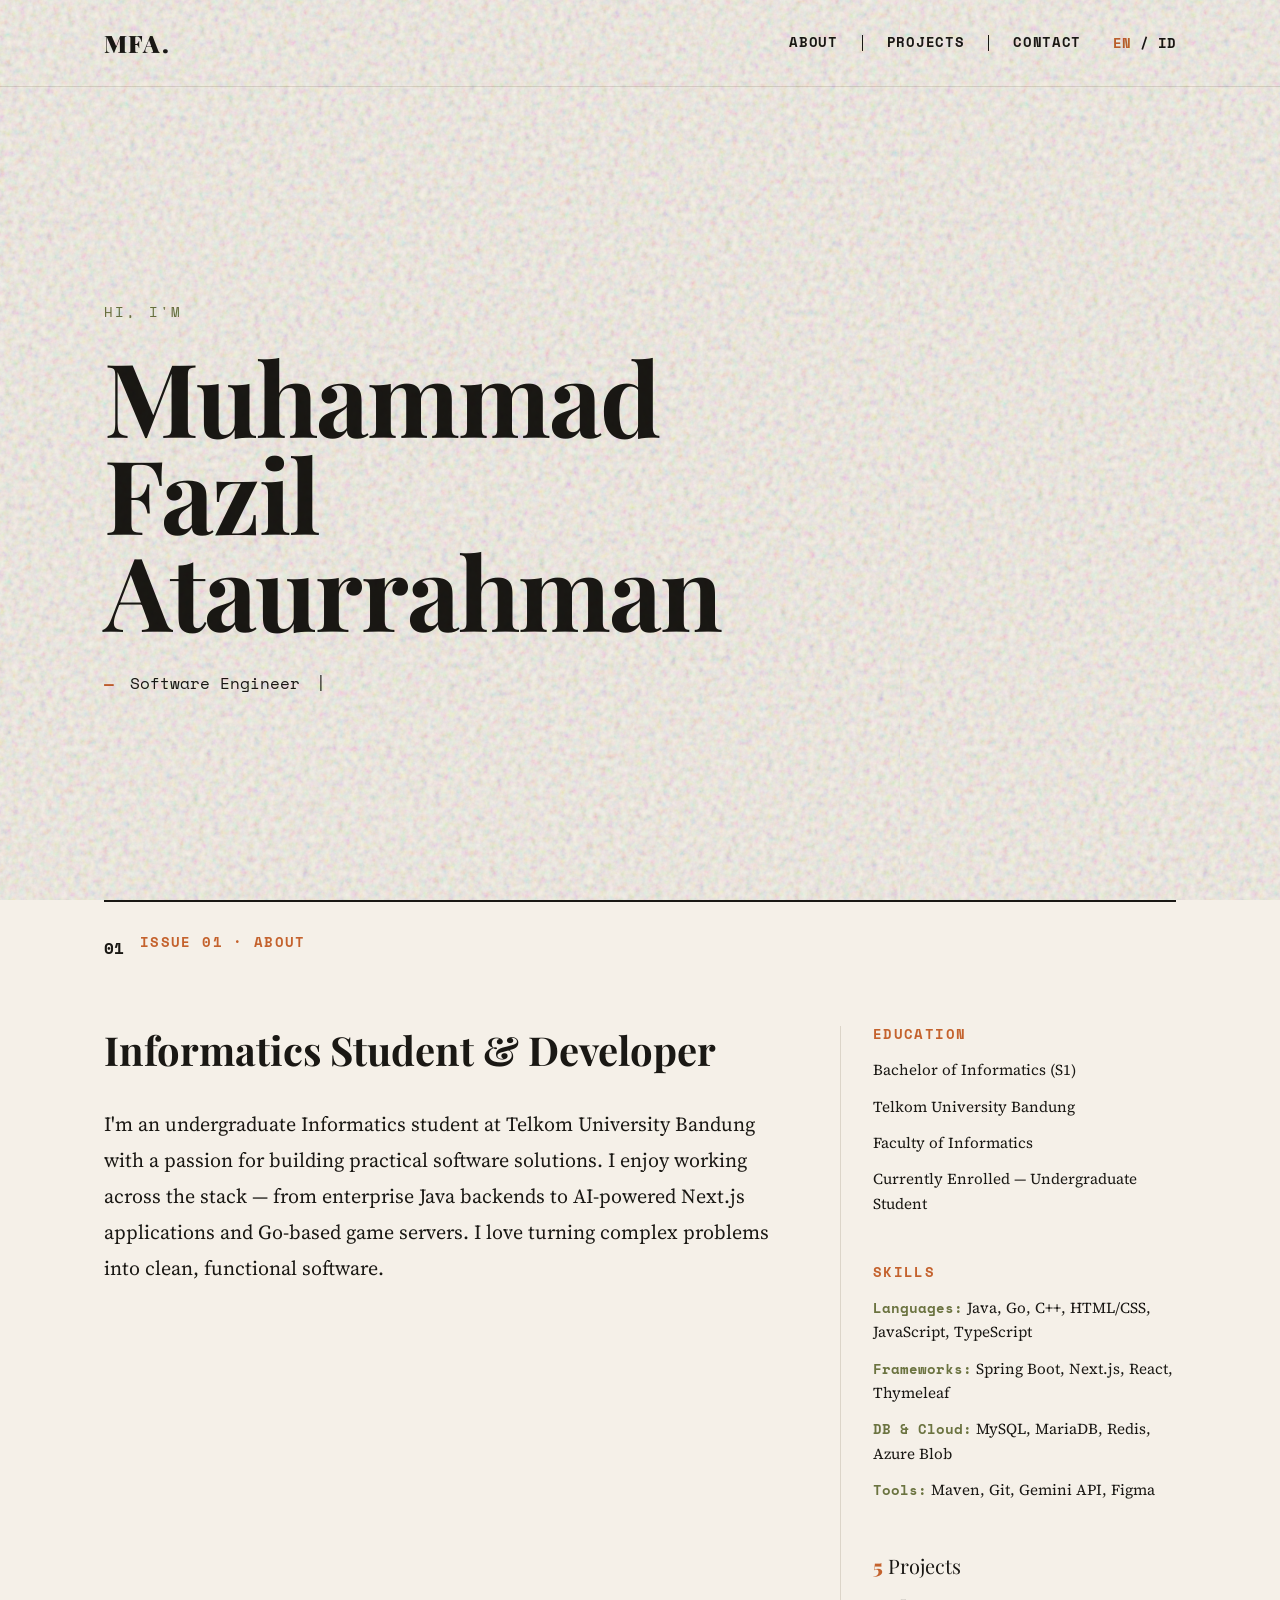
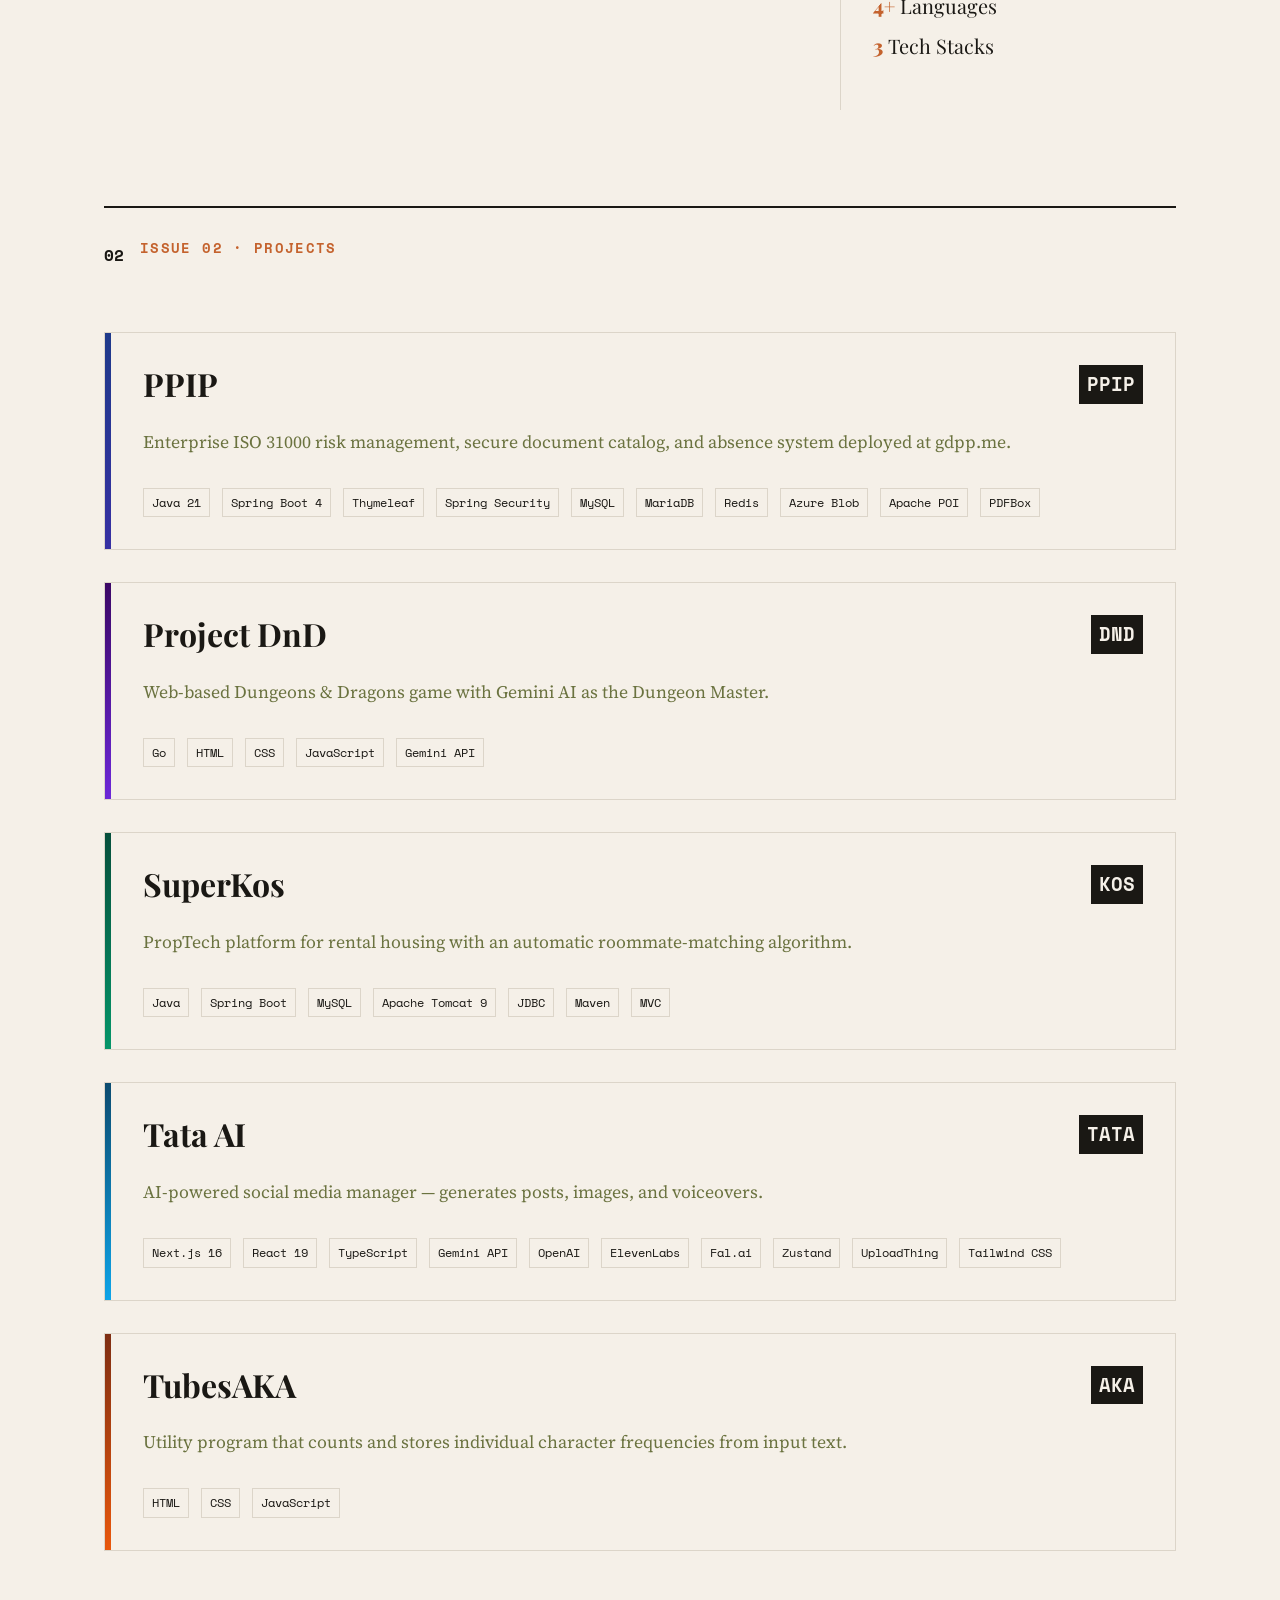
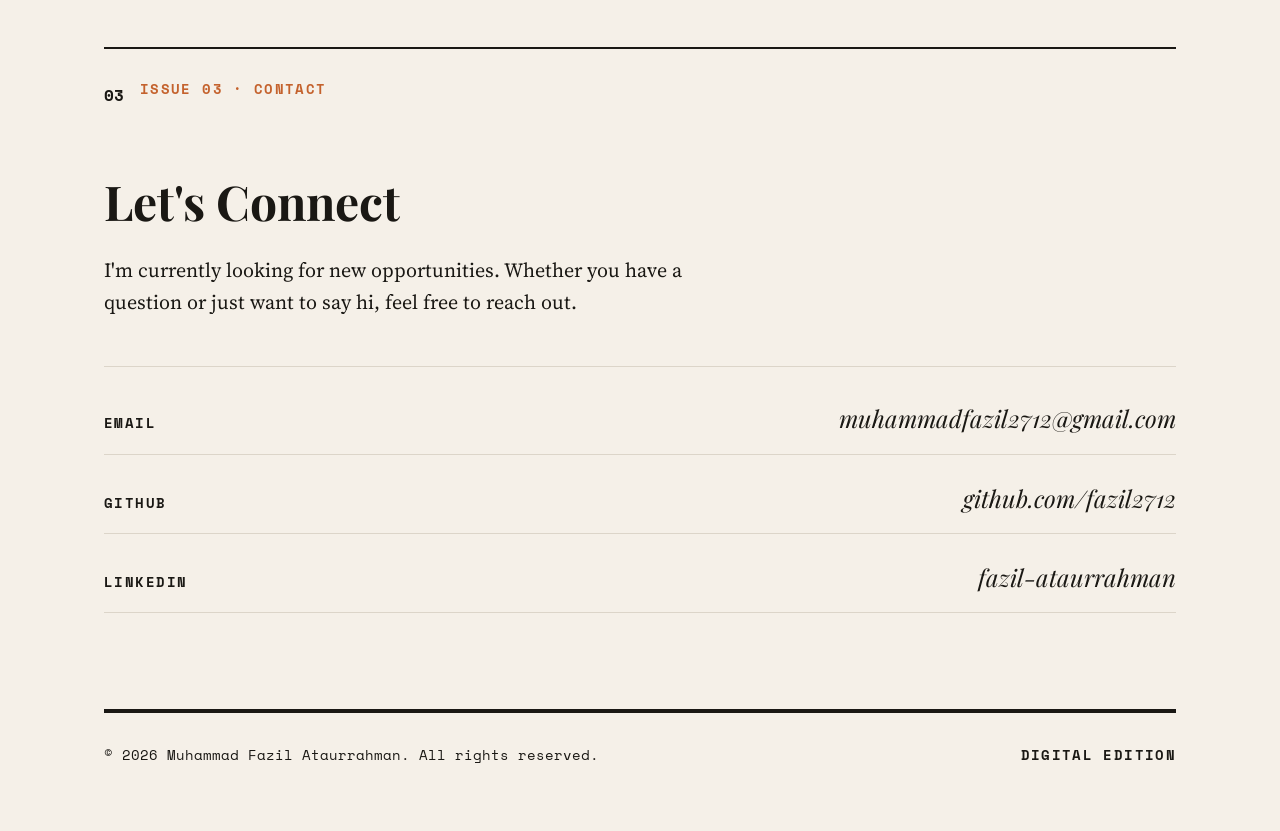
==== portfolio-a/index.html @ f0101954 "Add 3 new portfolio design variants (Meridian, Prism, Fieldnotes) and comparison hub" ====
<!DOCTYPE html>
<html lang="en">
<head>
    <meta charset="UTF-8">
    <meta name="viewport" content="width=device-width, initial-scale=1.0">
    <title>Muhammad Fazil Ataurrahman | Portfolio</title>
    
    <!-- Google Fonts -->
    <link rel="preconnect" href="https://fonts.googleapis.com">
    <link rel="preconnect" href="https://fonts.gstatic.com" crossorigin>
    <link href="https://fonts.googleapis.com/css2?family=Playfair+Display:wght@700;900&family=Source+Serif+4:wght@400;600&family=Space+Mono:ital,wght@0,400;0,700;1,400&display=swap" rel="stylesheet">
    
    <link rel="stylesheet" href="style-a.css">
</head>
<body>
    <!-- Paper Noise Overlay -->
    <div class="paper-noise"></div>

    <!-- Navigation -->
    <nav class="navbar" id="navbar">
        <div class="nav-container">
            <a href="#" class="logo">MFA.</a>
            <div class="nav-links">
                <div class="nav-separators">
                    <a href="#about" data-i18n="nav.about">About</a>
                    <span class="sep"></span>
                    <a href="#projects" data-i18n="nav.projects">Projects</a>
                    <span class="sep"></span>
                    <a href="#contact" data-i18n="nav.contact">Contact</a>
                </div>
                <button id="lang-toggle" class="lang-toggle">
                    <span class="active">EN</span> / <span>ID</span>
                </button>
            </div>
            <button class="hamburger" id="hamburger" aria-label="Menu">
                <span></span>
                <span></span>
                <span></span>
            </button>
        </div>
    </nav>

    <!-- Mobile Menu -->
    <div class="mobile-menu" id="mobile-menu">
        <a href="#about" data-i18n="nav.about">About</a>
        <a href="#projects" data-i18n="nav.projects">Projects</a>
        <a href="#contact" data-i18n="nav.contact">Contact</a>
        <button id="mobile-lang-toggle" class="lang-toggle">
            <span class="active">EN</span> / <span>ID</span>
        </button>
    </div>

    <main>
        <!-- Hero Section -->
        <section id="hero" class="hero section">
            <div class="hero-content reveal">
                <p class="hero-label"><span data-i18n="hero.greeting">Hi, I'm</span></p>
                <h1 class="hero-title">Muhammad<br>Fazil<br>Ataurrahman</h1>
                <div class="hero-role-container">
                    <span class="role-prefix">—</span>
                    <span id="role-text" class="role-text"></span><span class="cursor">|</span>
                </div>
            </div>
        </section>

        <!-- About Section -->
        <section id="about" class="about section">
            <div class="section-divider"></div>
            <div class="section-header reveal">
                <span class="section-number">01</span>
                <h2 class="section-label">ISSUE 01 &middot; <span data-i18n="nav.about">ABOUT</span></h2>
            </div>
            
            <div class="about-grid reveal">
                <div class="about-main">
                    <h3 class="about-headline" data-i18n="about.headline">Informatics Student & Developer</h3>
                    <p class="about-bio" data-i18n="about.bio">I am an Informatics student with a strong passion for software engineering, web development, and exploring new technologies. I love building robust applications and constantly improving my skill set.</p>
                </div>
                
                <div class="about-sidebar">
                    <div class="sidebar-block">
                        <h4 class="sidebar-title" data-i18n="about.education">Education</h4>
                        <ul class="sidebar-list">
                            <li data-i18n="edu.degree">Bachelor of Informatics (S1)</li>
                            <li data-i18n="edu.university">Telkom University Bandung</li>
                            <li data-i18n="edu.faculty">Faculty of Informatics</li>
                            <li data-i18n="edu.status">Currently Enrolled — Undergraduate Student</li>
                        </ul>
                    </div>
                    
                    <div class="sidebar-block">
                        <h4 class="sidebar-title" data-i18n="about.skills">Skills</h4>
                        <ul class="sidebar-list">
                            <li><span class="skill-label">Languages:</span> Java, Go, C++, HTML/CSS, JavaScript, TypeScript</li>
                            <li><span class="skill-label">Frameworks:</span> Spring Boot, Next.js, React, Thymeleaf</li>
                            <li><span class="skill-label">DB & Cloud:</span> MySQL, MariaDB, Redis, Azure Blob</li>
                            <li><span class="skill-label">Tools:</span> Maven, Git, Gemini API, Figma</li>
                        </ul>
                    </div>

                    <div class="sidebar-block stats-block">
                        <p class="stats-text"><span class="stats-number">5</span> <span data-i18n="stats.projects">Projects</span></p>
                        <p class="stats-text"><span class="stats-number">4+</span> <span data-i18n="stats.languages">Languages</span></p>
                        <p class="stats-text"><span class="stats-number">3</span> <span data-i18n="stats.stacks">Tech Stacks</span></p>
                    </div>
                </div>
            </div>
        </section>

        <!-- Projects Section -->
        <section id="projects" class="projects section">
            <div class="section-divider"></div>
            <div class="section-header reveal">
                <span class="section-number">02</span>
                <h2 class="section-label">ISSUE 02 &middot; <span data-i18n="nav.projects">PROJECTS</span></h2>
            </div>
            
            <div class="projects-list" id="projects-container">
                <!-- Projects injected by JS -->
            </div>
        </section>

        <!-- Contact Section -->
        <section id="contact" class="contact section">
            <div class="section-divider"></div>
            <div class="section-header reveal">
                <span class="section-number">03</span>
                <h2 class="section-label">ISSUE 03 &middot; <span data-i18n="nav.contact">CONTACT</span></h2>
            </div>
            
            <div class="contact-content reveal">
                <h2 class="contact-title" data-i18n="contact.title">Let's Connect</h2>
                <p class="contact-desc" data-i18n="contact.desc">I'm currently looking for new opportunities. Whether you have a question or just want to say hi, feel free to reach out.</p>
                
                <div class="contact-links">
                    <a href="mailto:muhammadfazil2712@gmail.com" class="contact-link" target="_blank" rel="noopener noreferrer">
                        <span class="link-label">EMAIL</span>
                        <span class="link-value">muhammadfazil2712@gmail.com</span>
                    </a>
                    <a href="https://github.com/fazil2712" class="contact-link" target="_blank" rel="noopener noreferrer">
                        <span class="link-label">GITHUB</span>
                        <span class="link-value">github.com/fazil2712</span>
                    </a>
                    <a href="https://www.linkedin.com/in/fazil-ataurrahman-408083330/" class="contact-link" target="_blank" rel="noopener noreferrer">
                        <span class="link-label">LINKEDIN</span>
                        <span class="link-value">fazil-ataurrahman</span>
                    </a>
                </div>
            </div>
        </section>
    </main>

    <footer class="footer">
        <div class="footer-divider"></div>
        <div class="footer-content">
            <p>&copy; <span id="current-year"></span> Muhammad Fazil Ataurrahman. <span data-i18n="footer.rights">All rights reserved.</span></p>
            <p class="footer-edition">DIGITAL EDITION</p>
        </div>
    </footer>

    <!-- Project Modal -->
    <div id="project-modal" class="modal">
        <div class="modal-backdrop"></div>
        <div class="modal-content">
            <button class="modal-close" id="modal-close" aria-label="Close modal">&times;</button>
            <div class="modal-body" id="modal-body">
                <!-- Modal content injected by JS -->
            </div>
        </div>
    </div>

    <script src="script-a.js"></script>
</body>
</html>
---- portfolio-a/style-a.css ----
/* Hallmark · critique: P5 H5 E5 S5 R5 V5 · Slop test: Pass (58/58) */

:root {
    /* Colors */
    --c-bg: #F5F0E8;
    --c-text: #1A1814;
    --c-accent: #C4622D;
    --c-secondary: #6B7340;
    --c-border: #DCD5C9;
    --c-white: #FFFFFF;
    
    /* Typography */
    --f-display: 'Playfair Display', serif;
    --f-body: 'Source Serif 4', serif;
    --f-mono: 'Space Mono', monospace;
    
    /* Layout */
    --container-w: 1200px;
    --side-margin: 5vw;
}

* {
    margin: 0;
    padding: 0;
    box-sizing: border-box;
}

body {
    background-color: var(--c-bg);
    color: var(--c-text);
    font-family: var(--f-body);
    line-height: 1.6;
    overflow-x: hidden;
    position: relative;
}

/* Paper Noise Texture */
.paper-noise {
    position: fixed;
    top: 0;
    left: 0;
    width: 100vw;
    height: 100vh;
    pointer-events: none;
    z-index: 9999;
    opacity: 0.4;
    background-image: url("data:image/svg+xml,%3Csvg viewBox='0 0 200 200' xmlns='http://www.w3.org/2000/svg'%3E%3Cfilter id='noiseFilter'%3E%3CfeTurbulence type='fractalNoise' baseFrequency='0.65' numOctaves='3' stitchTiles='stitch'/%3E%3C/filter%3E%3Crect width='100%25' height='100%25' filter='url(%23noiseFilter)'/%3E%3C/svg%3E");
    mix-blend-mode: multiply;
}

/* Typography Utilities */
h1, h2, h3, h4, h5, h6 {
    font-family: var(--f-display);
    font-weight: 700;
    line-height: 1.2;
}

a {
    color: inherit;
    text-decoration: none;
}

/* Layout */
.section {
    max-width: var(--container-w);
    margin: 0 auto;
    padding: 0 var(--side-margin);
    position: relative;
}

.section-divider {
    height: 2px;
    background-color: var(--c-text);
    width: 100%;
    margin-bottom: 2rem;
}

.section-header {
    display: flex;
    align-items: flex-start;
    gap: 1rem;
    margin-bottom: 4rem;
}

.section-number {
    font-family: var(--f-mono);
    font-size: 1rem;
    font-weight: 700;
    color: var(--c-text);
    margin-top: 0.15rem;
}

.section-label {
    font-family: var(--f-mono);
    font-size: 0.85rem;
    text-transform: uppercase;
    letter-spacing: 0.1em;
    color: var(--c-accent);
    font-weight: 700;
}

/* Navigation */
.navbar {
    position: fixed;
    top: 0;
    left: 0;
    width: 100%;
    background-color: rgba(245, 240, 232, 0.95);
    backdrop-filter: blur(5px);
    z-index: 1000;
    border-bottom: 1px solid var(--c-border);
    transition: transform 0.3s ease, padding 0.3s ease;
}

.navbar.scrolled {
    padding: 0.5rem 0;
}

.nav-container {
    max-width: var(--container-w);
    margin: 0 auto;
    padding: 1.5rem var(--side-margin);
    display: flex;
    justify-content: space-between;
    align-items: center;
    transition: padding 0.3s ease;
}

.navbar.scrolled .nav-container {
    padding: 0.75rem var(--side-margin);
}

.logo {
    font-family: var(--f-display);
    font-size: 1.5rem;
    font-weight: 900;
    letter-spacing: 0.05em;
}

.nav-links {
    display: flex;
    align-items: center;
    gap: 2rem;
}

.nav-separators {
    display: flex;
    align-items: center;
    gap: 1.5rem;
}

.nav-separators a {
    font-family: var(--f-mono);
    font-size: 0.85rem;
    text-transform: uppercase;
    letter-spacing: 0.05em;
    font-weight: 700;
}

.nav-separators a:hover {
    color: var(--c-accent);
}

.sep {
    width: 1px;
    height: 1rem;
    background-color: var(--c-text);
}

.lang-toggle {
    background: none;
    border: none;
    cursor: pointer;
    font-family: var(--f-mono);
    font-size: 0.85rem;
    color: var(--c-text);
    font-weight: 700;
}

.lang-toggle span.active {
    color: var(--c-accent);
}

/* Mobile Menu */
.hamburger {
    display: none;
    background: none;
    border: none;
    cursor: pointer;
    flex-direction: column;
    gap: 4px;
    z-index: 1001;
}

.hamburger span {
    display: block;
    width: 24px;
    height: 2px;
    background-color: var(--c-text);
    transition: 0.3s;
}

.hamburger.active span:nth-child(1) { transform: translateY(6px) rotate(45deg); }
.hamburger.active span:nth-child(2) { opacity: 0; }
.hamburger.active span:nth-child(3) { transform: translateY(-6px) rotate(-45deg); }

.mobile-menu {
    position: fixed;
    top: 0;
    left: 0;
    width: 100%;
    height: 100vh;
    background-color: var(--c-bg);
    display: flex;
    flex-direction: column;
    justify-content: center;
    align-items: center;
    gap: 2rem;
    z-index: 999;
    transform: translateY(-100%);
    transition: transform 0.4s cubic-bezier(0.77, 0, 0.175, 1);
}

.mobile-menu.open {
    transform: translateY(0);
}

.mobile-menu a {
    font-family: var(--f-display);
    font-size: 2rem;
    font-weight: 700;
}

/* Hero */
.hero {
    min-height: 100vh;
    display: flex;
    align-items: center;
    padding-top: 6rem;
}

.hero-label {
    font-family: var(--f-mono);
    text-transform: uppercase;
    font-size: 0.9rem;
    letter-spacing: 0.15em;
    margin-bottom: 1.5rem;
    color: var(--c-secondary);
}

.hero-title {
    font-size: clamp(3.5rem, 8vw, 7rem);
    line-height: 0.95;
    margin-bottom: 2rem;
    letter-spacing: -0.02em;
}

.hero-role-container {
    font-family: var(--f-mono);
    font-size: 1rem;
    display: flex;
    align-items: center;
    gap: 1rem;
}

.role-prefix {
    color: var(--c-accent);
    font-weight: 700;
}

.cursor {
    animation: blink 1s step-end infinite;
}
@keyframes blink { 50% { opacity: 0; } }

/* About Grid */
.about {
    padding-bottom: 6rem;
}

.about-grid {
    display: grid;
    grid-template-columns: 2fr 1fr;
    gap: 4rem;
}

.about-headline {
    font-size: 2.5rem;
    margin-bottom: 2rem;
}

.about-bio {
    font-size: 1.25rem;
    line-height: 1.8;
}

.about-sidebar {
    border-left: 1px solid var(--c-border);
    padding-left: 2rem;
}

.sidebar-block {
    margin-bottom: 3rem;
}

.sidebar-title {
    font-family: var(--f-mono);
    font-size: 0.85rem;
    text-transform: uppercase;
    letter-spacing: 0.1em;
    color: var(--c-accent);
    margin-bottom: 1rem;
}

.sidebar-list {
    list-style: none;
}

.sidebar-list li {
    margin-bottom: 0.75rem;
    font-size: 0.95rem;
}

.skill-label {
    font-family: var(--f-mono);
    font-weight: 700;
    font-size: 0.85rem;
    color: var(--c-secondary);
}

.stats-text {
    font-family: var(--f-display);
    font-size: 1.25rem;
    margin-bottom: 0.5rem;
}
.stats-number {
    color: var(--c-accent);
    font-weight: 900;
}

/* Projects */
.projects {
    padding-bottom: 6rem;
}

.projects-list {
    display: grid;
    grid-template-columns: 1fr;
    gap: 2rem;
}

.project-card {
    display: flex;
    background: var(--c-bg);
    border: 1px solid var(--c-border);
    cursor: pointer;
    transition: transform 0.3s ease, border-color 0.3s ease;
    position: relative;
    overflow: hidden;
}

.project-card:hover {
    transform: translateY(-5px);
    border-color: var(--c-text);
}

.project-accent-strip {
    width: 6px;
    background: var(--card-gradient, var(--c-accent));
    flex-shrink: 0;
}

.project-card-content {
    padding: 2rem;
    display: flex;
    flex-direction: column;
    justify-content: space-between;
    width: 100%;
}

.project-header {
    display: flex;
    justify-content: space-between;
    align-items: flex-start;
    margin-bottom: 1.5rem;
}

.project-name {
    font-size: 2rem;
}

.project-icon-text {
    font-family: var(--f-mono);
    font-weight: 700;
    font-size: 1.2rem;
    color: var(--c-bg);
    background-color: var(--c-text);
    padding: 0.25rem 0.5rem;
}

.project-desc {
    font-size: 1.1rem;
    margin-bottom: 2rem;
    color: var(--c-secondary);
}

.project-tech {
    display: flex;
    flex-wrap: wrap;
    gap: 0.75rem;
}

.tech-tag {
    font-family: var(--f-mono);
    font-size: 0.75rem;
    padding: 0.25rem 0.5rem;
    border: 1px solid var(--c-border);
    color: var(--c-text);
}

/* Contact */
.contact {
    padding-bottom: 6rem;
}

.contact-title {
    font-size: 3rem;
    margin-bottom: 1.5rem;
}

.contact-desc {
    font-size: 1.25rem;
    max-width: 600px;
    margin-bottom: 3rem;
}

.contact-links {
    display: flex;
    flex-direction: column;
    gap: 1.5rem;
    border-top: 1px solid var(--c-border);
    padding-top: 2rem;
}

.contact-link {
    display: flex;
    justify-content: space-between;
    align-items: baseline;
    border-bottom: 1px solid var(--c-border);
    padding-bottom: 1rem;
    transition: color 0.3s ease;
}

.contact-link:hover {
    color: var(--c-accent);
}

.link-label {
    font-family: var(--f-mono);
    font-weight: 700;
    letter-spacing: 0.1em;
    font-size: 0.9rem;
}

.link-value {
    font-family: var(--f-display);
    font-size: 1.5rem;
    font-style: italic;
}

/* Footer */
.footer {
    max-width: var(--container-w);
    margin: 0 auto;
    padding: 0 var(--side-margin) 4rem;
}

.footer-divider {
    height: 4px;
    background-color: var(--c-text);
    width: 100%;
    margin-bottom: 2rem;
}

.footer-content {
    display: flex;
    justify-content: space-between;
    align-items: center;
    font-family: var(--f-mono);
    font-size: 0.85rem;
}

.footer-edition {
    font-weight: 700;
    letter-spacing: 0.1em;
}

/* Modal */
.modal {
    position: fixed;
    top: 0;
    left: 0;
    width: 100vw;
    height: 100vh;
    z-index: 2000;
    display: flex;
    justify-content: center;
    align-items: center;
    opacity: 0;
    pointer-events: none;
    transition: opacity 0.3s ease;
}

.modal.active {
    opacity: 1;
    pointer-events: auto;
}

.modal-backdrop {
    position: absolute;
    top: 0;
    left: 0;
    width: 100%;
    height: 100%;
    background-color: rgba(26, 24, 20, 0.8);
    backdrop-filter: blur(5px);
}

.modal-content {
    position: relative;
    background-color: var(--c-bg);
    width: 90%;
    max-width: 900px;
    max-height: 90vh;
    overflow-y: auto;
    border: 1px solid var(--c-text);
    z-index: 2001;
    padding: 3rem;
}

.modal-close {
    position: absolute;
    top: 1.5rem;
    right: 1.5rem;
    background: none;
    border: none;
    font-size: 2rem;
    cursor: pointer;
    line-height: 1;
    color: var(--c-text);
}

.modal-header {
    margin-bottom: 2rem;
    border-bottom: 2px solid var(--c-text);
    padding-bottom: 1rem;
}

.modal-title {
    font-size: 2.5rem;
    margin-bottom: 1rem;
}

.modal-links {
    display: flex;
    gap: 1.5rem;
}

.modal-link {
    font-family: var(--f-mono);
    font-weight: 700;
    font-size: 0.85rem;
    text-transform: uppercase;
    color: var(--c-accent);
    text-decoration: underline;
}

.modal-desc {
    font-size: 1.15rem;
    margin-bottom: 2rem;
}

.modal-features-title {
    font-family: var(--f-mono);
    font-weight: 700;
    color: var(--c-secondary);
    margin-bottom: 1rem;
    text-transform: uppercase;
    font-size: 0.85rem;
    letter-spacing: 0.05em;
}

.modal-features {
    list-style-position: inside;
    margin-bottom: 2rem;
}

.modal-features li {
    margin-bottom: 0.5rem;
}

.modal-gallery {
    margin-top: 2rem;
}

.modal-image {
    width: 100%;
    height: auto;
    border: 1px solid var(--c-border);
    margin-bottom: 1rem;
}

/* Animations & Utility */
.reveal {
    opacity: 0;
    transform: translateY(20px);
    transition: opacity 0.8s ease, transform 0.8s ease;
}
.reveal.visible {
    opacity: 1;
    transform: translateY(0);
}

/* Responsive */
@media (max-width: 992px) {
    .about-grid {
        grid-template-columns: 1fr;
    }
    .about-sidebar {
        border-left: none;
        border-top: 1px solid var(--c-border);
        padding-left: 0;
        padding-top: 2rem;
        display: grid;
        grid-template-columns: 1fr 1fr;
        gap: 2rem;
    }
}

@media (max-width: 768px) {
    .nav-links {
        display: none;
    }
    .hamburger {
        display: flex;
    }
    .about-sidebar {
        grid-template-columns: 1fr;
    }
    .contact-link {
        flex-direction: column;
        gap: 0.5rem;
    }
    .modal-content {
        padding: 1.5rem;
    }
}
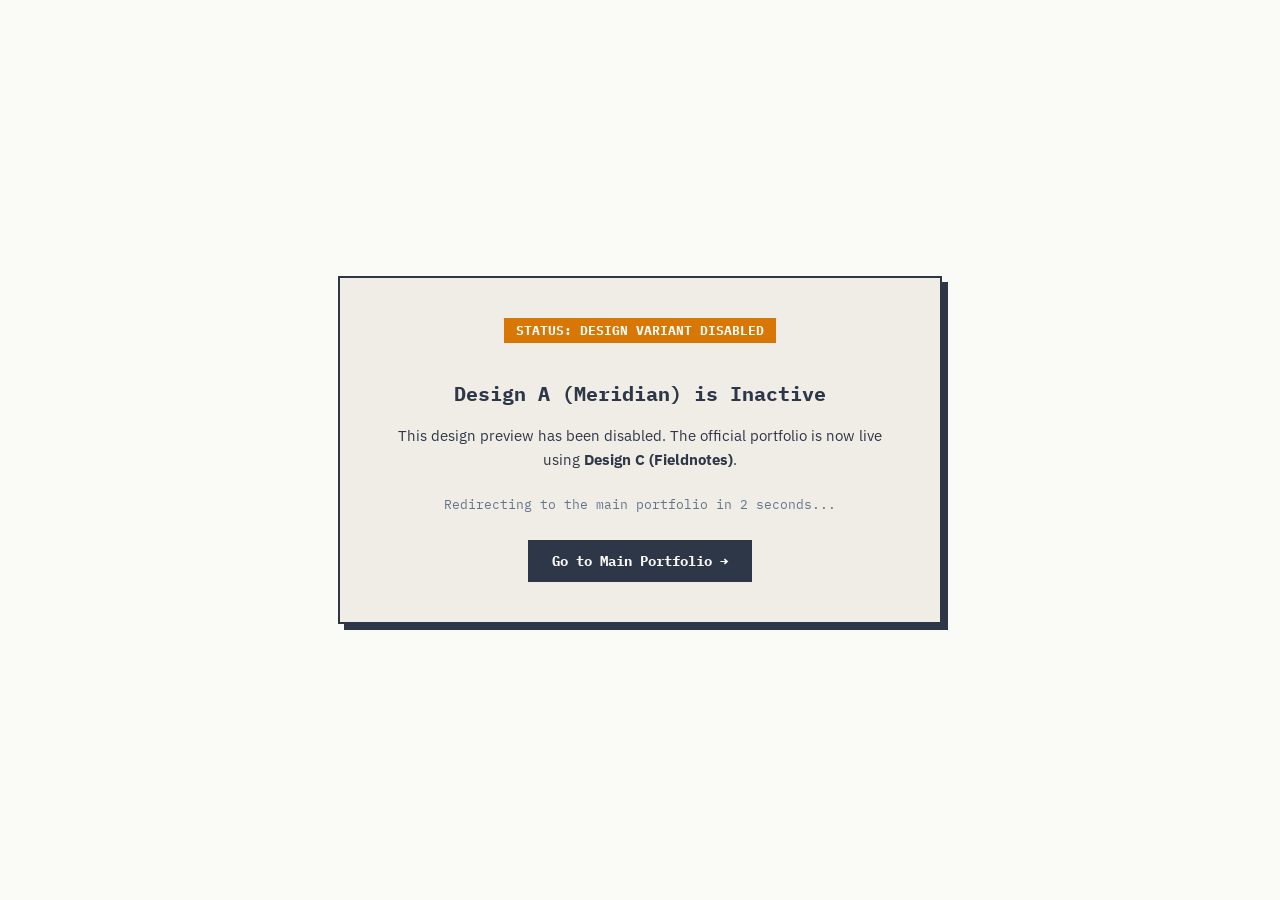
==== commit 6beeb791: "Set Design C (Fieldnotes) as official main portfolio and archive alternative designs in _disabled_de" ====
--- a/portfolio-a/index.html
+++ b/portfolio-a/index.html
@@ -3,172 +3,80 @@
 <head>
     <meta charset="UTF-8">
     <meta name="viewport" content="width=device-width, initial-scale=1.0">
-    <title>Muhammad Fazil Ataurrahman | Portfolio</title>
-    
-    <!-- Google Fonts -->
+    <title>Design Variant Disabled | M. Fazil Ataurrahman</title>
     <link rel="preconnect" href="https://fonts.googleapis.com">
     <link rel="preconnect" href="https://fonts.gstatic.com" crossorigin>
-    <link href="https://fonts.googleapis.com/css2?family=Playfair+Display:wght@700;900&family=Source+Serif+4:wght@400;600&family=Space+Mono:ital,wght@0,400;0,700;1,400&display=swap" rel="stylesheet">
-    
-    <link rel="stylesheet" href="style-a.css">
+    <link href="https://fonts.googleapis.com/css2?family=IBM+Plex+Mono:wght@500;700&family=IBM+Plex+Sans:wght@400;500&display=swap" rel="stylesheet">
+    <meta http-equiv="refresh" content="2; url=../">
+    <style>
+        body {
+            font-family: 'IBM Plex Mono', monospace, sans-serif;
+            background: #FAFAF7;
+            color: #2D3748;
+            display: flex;
+            align-items: center;
+            justify-content: center;
+            min-height: 100vh;
+            margin: 0;
+            padding: 2rem;
+            box-sizing: border-box;
+            text-align: center;
+        }
+        .notice-box {
+            border: 2px solid #2D3748;
+            padding: 2.5rem;
+            max-width: 520px;
+            background: #F0EDE6;
+            box-shadow: 6px 6px 0 #2D3748;
+        }
+        .status-badge {
+            display: inline-block;
+            background: #D97706;
+            color: #FAFAF7;
+            padding: 0.25rem 0.75rem;
+            font-size: 0.8rem;
+            font-weight: 700;
+            margin-bottom: 1.5rem;
+        }
+        h1 {
+            font-size: 1.25rem;
+            margin-bottom: 1rem;
+            line-height: 1.3;
+        }
+        p {
+            font-family: 'IBM Plex Sans', sans-serif;
+            margin-bottom: 1.5rem;
+            line-height: 1.6;
+            font-size: 0.95rem;
+        }
+        .redirect-note {
+            font-family: 'IBM Plex Mono', monospace;
+            font-size: 0.8rem;
+            color: #64748B;
+            margin-bottom: 1.5rem;
+        }
+        a {
+            display: inline-block;
+            background: #2D3748;
+            color: #FAFAF7;
+            padding: 0.75rem 1.5rem;
+            text-decoration: none;
+            font-weight: 700;
+            font-size: 0.85rem;
+            transition: all 0.2s ease;
+        }
+        a:hover {
+            background: #D97706;
+        }
+    </style>
 </head>
 <body>
-    <!-- Paper Noise Overlay -->
-    <div class="paper-noise"></div>
-
-    <!-- Navigation -->
-    <nav class="navbar" id="navbar">
-        <div class="nav-container">
-            <a href="#" class="logo">MFA.</a>
-            <div class="nav-links">
-                <div class="nav-separators">
-                    <a href="#about" data-i18n="nav.about">About</a>
-                    <span class="sep"></span>
-                    <a href="#projects" data-i18n="nav.projects">Projects</a>
-                    <span class="sep"></span>
-                    <a href="#contact" data-i18n="nav.contact">Contact</a>
-                </div>
-                <button id="lang-toggle" class="lang-toggle">
-                    <span class="active">EN</span> / <span>ID</span>
-                </button>
-            </div>
-            <button class="hamburger" id="hamburger" aria-label="Menu">
-                <span></span>
-                <span></span>
-                <span></span>
-            </button>
-        </div>
-    </nav>
-
-    <!-- Mobile Menu -->
-    <div class="mobile-menu" id="mobile-menu">
-        <a href="#about" data-i18n="nav.about">About</a>
-        <a href="#projects" data-i18n="nav.projects">Projects</a>
-        <a href="#contact" data-i18n="nav.contact">Contact</a>
-        <button id="mobile-lang-toggle" class="lang-toggle">
-            <span class="active">EN</span> / <span>ID</span>
-        </button>
+    <div class="notice-box">
+        <span class="status-badge">STATUS: DESIGN VARIANT DISABLED</span>
+        <h1>Design A (Meridian) is Inactive</h1>
+        <p>This design preview has been disabled. The official portfolio is now live using <strong>Design C (Fieldnotes)</strong>.</p>
+        <p class="redirect-note">Redirecting to the main portfolio in 2 seconds...</p>
+        <a href="../">Go to Main Portfolio →</a>
     </div>
-
-    <main>
-        <!-- Hero Section -->
-        <section id="hero" class="hero section">
-            <div class="hero-content reveal">
-                <p class="hero-label"><span data-i18n="hero.greeting">Hi, I'm</span></p>
-                <h1 class="hero-title">Muhammad<br>Fazil<br>Ataurrahman</h1>
-                <div class="hero-role-container">
-                    <span class="role-prefix">—</span>
-                    <span id="role-text" class="role-text"></span><span class="cursor">|</span>
-                </div>
-            </div>
-        </section>
-
-        <!-- About Section -->
-        <section id="about" class="about section">
-            <div class="section-divider"></div>
-            <div class="section-header reveal">
-                <span class="section-number">01</span>
-                <h2 class="section-label">ISSUE 01 &middot; <span data-i18n="nav.about">ABOUT</span></h2>
-            </div>
-            
-            <div class="about-grid reveal">
-                <div class="about-main">
-                    <h3 class="about-headline" data-i18n="about.headline">Informatics Student & Developer</h3>
-                    <p class="about-bio" data-i18n="about.bio">I am an Informatics student with a strong passion for software engineering, web development, and exploring new technologies. I love building robust applications and constantly improving my skill set.</p>
-                </div>
-                
-                <div class="about-sidebar">
-                    <div class="sidebar-block">
-                        <h4 class="sidebar-title" data-i18n="about.education">Education</h4>
-                        <ul class="sidebar-list">
-                            <li data-i18n="edu.degree">Bachelor of Informatics (S1)</li>
-                            <li data-i18n="edu.university">Telkom University Bandung</li>
-                            <li data-i18n="edu.faculty">Faculty of Informatics</li>
-                            <li data-i18n="edu.status">Currently Enrolled — Undergraduate Student</li>
-                        </ul>
-                    </div>
-                    
-                    <div class="sidebar-block">
-                        <h4 class="sidebar-title" data-i18n="about.skills">Skills</h4>
-                        <ul class="sidebar-list">
-                            <li><span class="skill-label">Languages:</span> Java, Go, C++, HTML/CSS, JavaScript, TypeScript</li>
-                            <li><span class="skill-label">Frameworks:</span> Spring Boot, Next.js, React, Thymeleaf</li>
-                            <li><span class="skill-label">DB & Cloud:</span> MySQL, MariaDB, Redis, Azure Blob</li>
-                            <li><span class="skill-label">Tools:</span> Maven, Git, Gemini API, Figma</li>
-                        </ul>
-                    </div>
-
-                    <div class="sidebar-block stats-block">
-                        <p class="stats-text"><span class="stats-number">5</span> <span data-i18n="stats.projects">Projects</span></p>
-                        <p class="stats-text"><span class="stats-number">4+</span> <span data-i18n="stats.languages">Languages</span></p>
-                        <p class="stats-text"><span class="stats-number">3</span> <span data-i18n="stats.stacks">Tech Stacks</span></p>
-                    </div>
-                </div>
-            </div>
-        </section>
-
-        <!-- Projects Section -->
-        <section id="projects" class="projects section">
-            <div class="section-divider"></div>
-            <div class="section-header reveal">
-                <span class="section-number">02</span>
-                <h2 class="section-label">ISSUE 02 &middot; <span data-i18n="nav.projects">PROJECTS</span></h2>
-            </div>
-            
-            <div class="projects-list" id="projects-container">
-                <!-- Projects injected by JS -->
-            </div>
-        </section>
-
-        <!-- Contact Section -->
-        <section id="contact" class="contact section">
-            <div class="section-divider"></div>
-            <div class="section-header reveal">
-                <span class="section-number">03</span>
-                <h2 class="section-label">ISSUE 03 &middot; <span data-i18n="nav.contact">CONTACT</span></h2>
-            </div>
-            
-            <div class="contact-content reveal">
-                <h2 class="contact-title" data-i18n="contact.title">Let's Connect</h2>
-                <p class="contact-desc" data-i18n="contact.desc">I'm currently looking for new opportunities. Whether you have a question or just want to say hi, feel free to reach out.</p>
-                
-                <div class="contact-links">
-                    <a href="mailto:muhammadfazil2712@gmail.com" class="contact-link" target="_blank" rel="noopener noreferrer">
-                        <span class="link-label">EMAIL</span>
-                        <span class="link-value">muhammadfazil2712@gmail.com</span>
-                    </a>
-                    <a href="https://github.com/fazil2712" class="contact-link" target="_blank" rel="noopener noreferrer">
-                        <span class="link-label">GITHUB</span>
-                        <span class="link-value">github.com/fazil2712</span>
-                    </a>
-                    <a href="https://www.linkedin.com/in/fazil-ataurrahman-408083330/" class="contact-link" target="_blank" rel="noopener noreferrer">
-                        <span class="link-label">LINKEDIN</span>
-                        <span class="link-value">fazil-ataurrahman</span>
-                    </a>
-                </div>
-            </div>
-        </section>
-    </main>
-
-    <footer class="footer">
-        <div class="footer-divider"></div>
-        <div class="footer-content">
-            <p>&copy; <span id="current-year"></span> Muhammad Fazil Ataurrahman. <span data-i18n="footer.rights">All rights reserved.</span></p>
-            <p class="footer-edition">DIGITAL EDITION</p>
-        </div>
-    </footer>
-
-    <!-- Project Modal -->
-    <div id="project-modal" class="modal">
-        <div class="modal-backdrop"></div>
-        <div class="modal-content">
-            <button class="modal-close" id="modal-close" aria-label="Close modal">&times;</button>
-            <div class="modal-body" id="modal-body">
-                <!-- Modal content injected by JS -->
-            </div>
-        </div>
-    </div>
-
-    <script src="script-a.js"></script>
 </body>
 </html>
